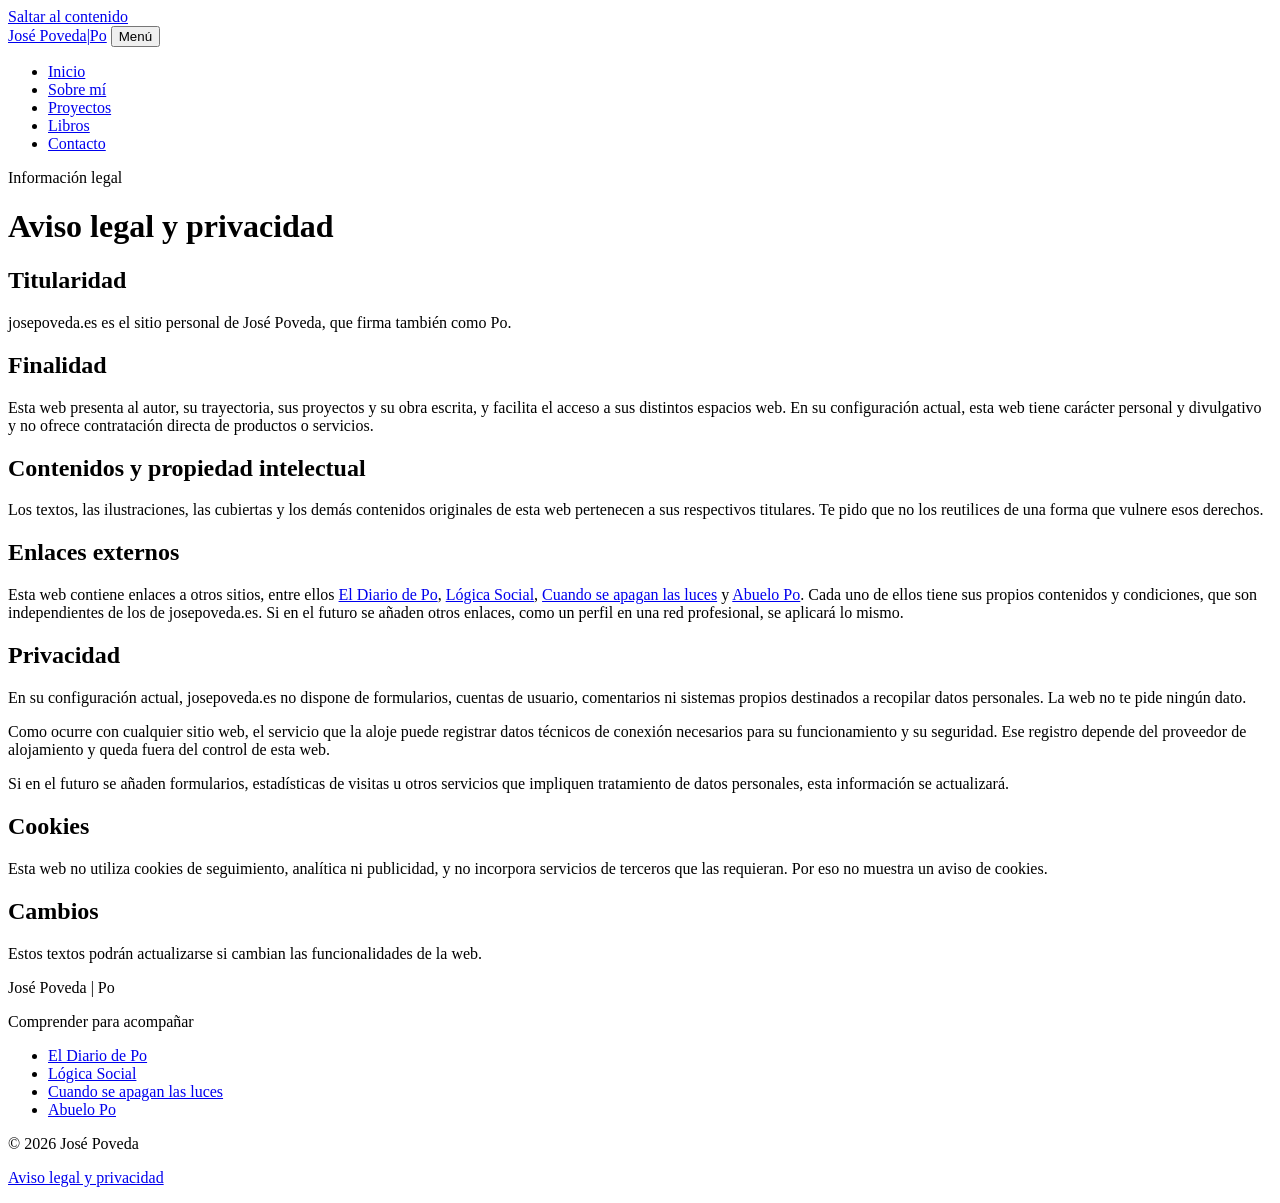
==== aviso-legal.html @ b3266a37 "Add files via upload" ====
<!doctype html>
<html lang="es">
<head>
  <meta charset="utf-8">
  <meta name="viewport" content="width=device-width, initial-scale=1">
  <title>Aviso legal y privacidad · José Poveda | Po</title>
  <meta name="description" content="Aviso legal y privacidad de josepoveda.es, el sitio personal de José Poveda | Po: titularidad, finalidad, enlaces, privacidad y cookies.">
  <meta name="robots" content="noindex">
  <link rel="canonical" href="https://josepoveda.es/aviso-legal.html">
  <link rel="icon" href="assets/favicon.svg" type="image/svg+xml">
  <link rel="stylesheet" href="css/styles.css">
  <script src="js/main.js" defer></script>
</head>
<body>
  <a class="skip-link" href="#contenido">Saltar al contenido</a>

  <header class="site-header">
    <div class="wrap">
      <a class="brand" href="index.html">José Poveda<span aria-hidden="true">|</span>Po</a>
      <button class="nav-toggle" type="button" aria-expanded="false" aria-controls="site-nav">Menú</button>
      <nav class="site-nav" id="site-nav" aria-label="Principal">
        <ul>
          <li><a href="index.html">Inicio</a></li>
          <li><a href="sobre-mi.html">Sobre mí</a></li>
          <li><a href="index.html#proyectos">Proyectos</a></li>
          <li><a href="index.html#libros">Libros</a></li>
          <li><a href="index.html#contacto">Contacto</a></li>
        </ul>
      </nav>
    </div>
  </header>

  <main id="contenido">
    <div class="wrap">
      <div class="page-head">
        <p class="eyebrow">Información legal</p>
        <h1>Aviso legal y privacidad</h1>
      </div>

      <section class="prose-block" aria-labelledby="titularidad">
        <h2 id="titularidad">Titularidad</h2>
        <p>josepoveda.es es el sitio personal de José Poveda, que firma también como Po.</p>
      </section>

      <section class="prose-block" aria-labelledby="finalidad">
        <h2 id="finalidad">Finalidad</h2>
        <p>Esta web presenta al autor, su trayectoria, sus proyectos y su obra escrita, y facilita el acceso a sus distintos espacios web. En su configuración actual, esta web tiene carácter personal y divulgativo y no ofrece contratación directa de productos o servicios.</p>
      </section>

      <section class="prose-block" aria-labelledby="contenidos">
        <h2 id="contenidos">Contenidos y propiedad intelectual</h2>
        <p>Los textos, las ilustraciones, las cubiertas y los demás contenidos originales de esta web pertenecen a sus respectivos titulares. Te pido que no los reutilices de una forma que vulnere esos derechos.</p>
      </section>

      <section class="prose-block" aria-labelledby="enlaces">
        <h2 id="enlaces">Enlaces externos</h2>
        <p>Esta web contiene enlaces a otros sitios, entre ellos <a href="https://eldiariodepo.com/">El Diario de Po</a>, <a href="https://logicasocial.com/">Lógica Social</a>, <a href="https://cuandoseapaganlasluces.es/">Cuando se apagan las luces</a> y <a href="https://abuelopo.com/">Abuelo Po</a>. Cada uno de ellos tiene sus propios contenidos y condiciones, que son independientes de los de josepoveda.es. Si en el futuro se añaden otros enlaces, como un perfil en una red profesional, se aplicará lo mismo.</p>
      </section>

      <section class="prose-block" aria-labelledby="privacidad">
        <h2 id="privacidad">Privacidad</h2>
        <p>En su configuración actual, josepoveda.es no dispone de formularios, cuentas de usuario, comentarios ni sistemas propios destinados a recopilar datos personales. La web no te pide ningún dato.</p>
        <p>Como ocurre con cualquier sitio web, el servicio que la aloje puede registrar datos técnicos de conexión necesarios para su funcionamiento y su seguridad. Ese registro depende del proveedor de alojamiento y queda fuera del control de esta web.</p>
        <p>Si en el futuro se añaden formularios, estadísticas de visitas u otros servicios que impliquen tratamiento de datos personales, esta información se actualizará.</p>
      </section>

      <section class="prose-block" aria-labelledby="cookies">
        <h2 id="cookies">Cookies</h2>
        <p>Esta web no utiliza cookies de seguimiento, analítica ni publicidad, y no incorpora servicios de terceros que las requieran. Por eso no muestra un aviso de cookies.</p>
      </section>

      <section class="prose-block" aria-labelledby="cambios">
        <h2 id="cambios">Cambios</h2>
        <p>Estos textos podrán actualizarse si cambian las funcionalidades de la web.</p>
      </section>

    </div>
  </main>

  <footer class="site-footer">
    <div class="wrap">
      <p class="footer-brand">José Poveda | Po</p>
      <p class="footer-motto">Comprender para acompañar</p>
      <ul class="footer-projects" aria-label="Proyectos">
        <li><a href="https://eldiariodepo.com/">El Diario de Po</a></li>
        <li><a href="https://logicasocial.com/">Lógica Social</a></li>
        <li><a href="https://cuandoseapaganlasluces.es/">Cuando se apagan las luces</a></li>
        <li><a href="https://abuelopo.com/">Abuelo Po</a></li>
      </ul>
      <div class="footer-bottom">
        <p>© 2026 José Poveda</p>
        <p class="footer-legal"><a href="aviso-legal.html">Aviso legal y privacidad</a></p>
      </div>
    </div>
  </footer>
</body>
</html>
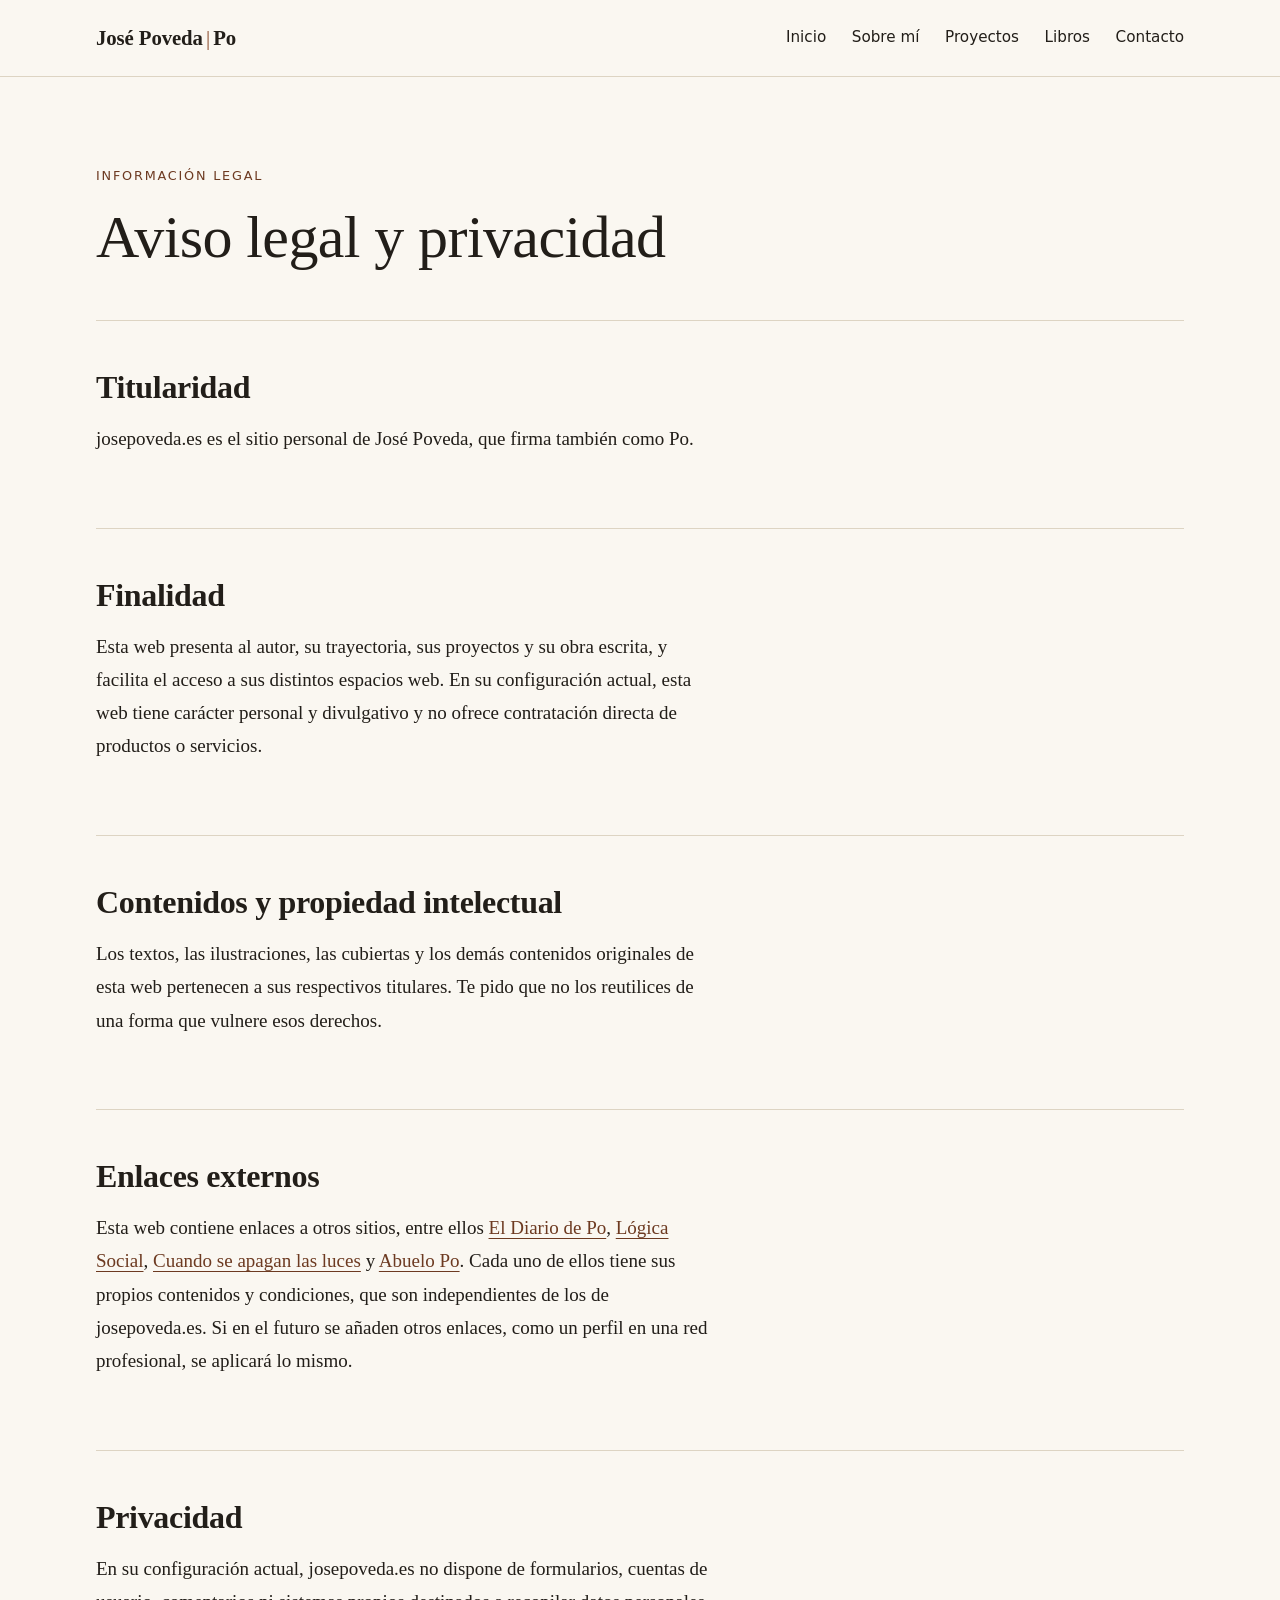
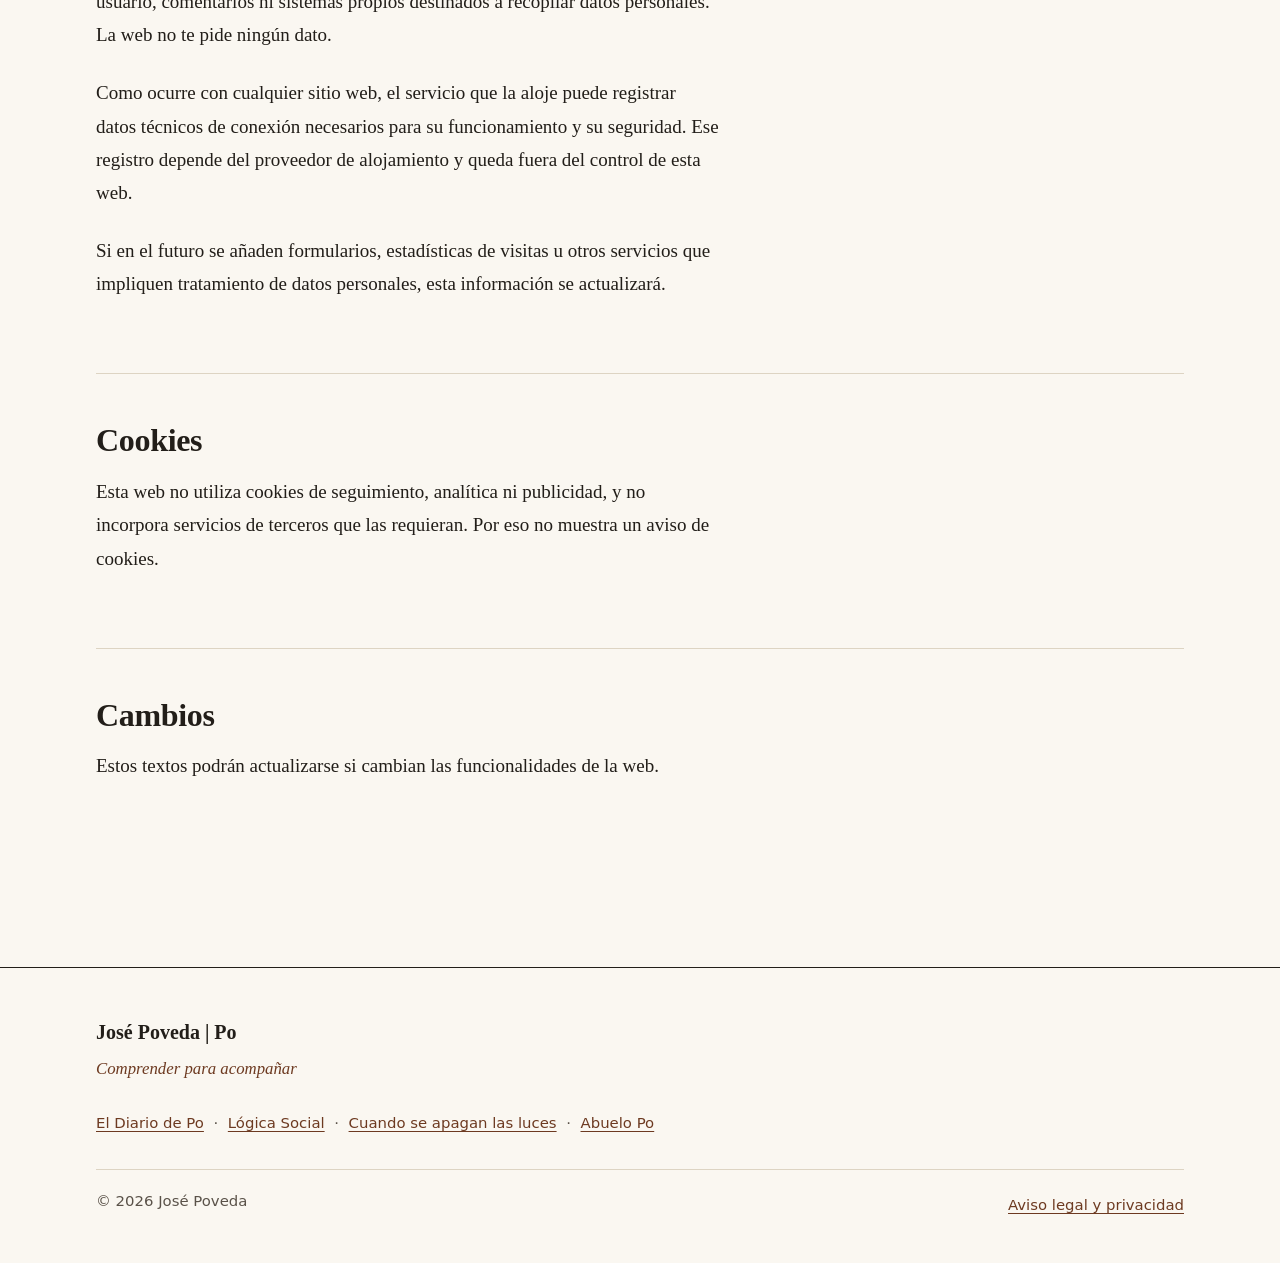
==== commit 0d6d9b18: "Aviso legal: menú Libros hacia libros.html (solo navegación)" ====
--- a/aviso-legal.html
+++ b/aviso-legal.html
@@ -23,7 +23,7 @@
           <li><a href="index.html">Inicio</a></li>
           <li><a href="sobre-mi.html">Sobre mí</a></li>
           <li><a href="index.html#proyectos">Proyectos</a></li>
-          <li><a href="index.html#libros">Libros</a></li>
+          <li><a href="libros.html">Libros</a></li>
           <li><a href="index.html#contacto">Contacto</a></li>
         </ul>
       </nav>
--- a/css/styles.css
+++ b/css/styles.css
@@ -0,0 +1,336 @@
+/* ==========================================================
+   josepoveda.es — hoja de estilos única
+   Sin fuentes externas: pila tipográfica del sistema.
+   ========================================================== */
+
+:root {
+  --paper: #faf7f1;
+  --paper-2: #f2ede2;
+  --ink: #221e19;
+  --muted: #5a5249;
+  --line: #ddd4c3;
+  --accent: #8a4a2b;       /* tierra cocida; contraste 6.3:1 sobre --paper */
+  --accent-ink: #6d3a21;
+
+  --serif: "Iowan Old Style", "Palatino Linotype", Palatino, "Book Antiqua", "URW Palladio L", Georgia, serif;
+  --text: Charter, "Bitstream Charter", "Sitka Text", Cambria, Georgia, serif;
+  --label: system-ui, -apple-system, "Segoe UI", Roboto, "Helvetica Neue", Arial, sans-serif;
+
+  --measure: 36rem;
+  --wrap: 68rem;
+  --gutter: clamp(1.25rem, 5vw, 2.5rem);
+  --space: clamp(3.5rem, 9vw, 7rem);
+}
+
+*, *::before, *::after { box-sizing: border-box; }
+
+html {
+  font-size: 100%;
+  -webkit-text-size-adjust: 100%;
+  scroll-behavior: smooth;
+}
+
+body {
+  margin: 0;
+  background: var(--paper);
+  color: var(--ink);
+  font-family: var(--text);
+  font-size: 1.0625rem;
+  line-height: 1.75;
+  text-rendering: optimizeLegibility;
+}
+
+@media (min-width: 48em) { body { font-size: 1.1875rem; } }
+
+img, svg { max-width: 100%; display: block; }
+
+a {
+  color: var(--accent-ink);
+  text-underline-offset: 0.2em;
+  text-decoration-thickness: 1px;
+}
+a:hover { color: var(--ink); text-decoration-thickness: 2px; }
+
+:focus-visible {
+  outline: 3px solid var(--accent);
+  outline-offset: 3px;
+  border-radius: 2px;
+}
+
+.wrap { width: min(100% - 2 * var(--gutter), var(--wrap)); margin-inline: auto; }
+
+.skip-link {
+  position: absolute; left: var(--gutter); top: -4rem;
+  background: var(--ink); color: var(--paper);
+  padding: .6rem 1rem; z-index: 20; font-family: var(--label); font-size: .95rem;
+}
+.skip-link:focus { top: .75rem; }
+
+/* ---------- Tipografía ---------- */
+h1, h2, h3 {
+  font-family: var(--serif);
+  font-weight: 600;
+  line-height: 1.15;
+  letter-spacing: -0.01em;
+  margin: 0 0 1rem;
+  text-wrap: balance;
+}
+h1 { font-size: clamp(2.5rem, 8vw, 4.25rem); font-weight: 500; }
+h2 { font-size: clamp(1.85rem, 4.6vw, 2.6rem); }
+h3 { font-size: clamp(1.4rem, 3vw, 1.65rem); }
+
+p { margin: 0 0 1.3em; max-width: var(--measure); }
+
+.eyebrow {
+  font-family: var(--label);
+  font-size: .8rem;
+  letter-spacing: .14em;
+  text-transform: uppercase;
+  color: var(--accent-ink);
+  margin: 0 0 1rem;
+  max-width: none;
+}
+
+.lede {
+  font-family: var(--serif);
+  font-size: clamp(1.2rem, 2.6vw, 1.45rem);
+  line-height: 1.6;
+  color: var(--ink);
+}
+
+/* ---------- Cabecera ---------- */
+.site-header {
+  border-bottom: 1px solid var(--line);
+  padding-block: 1rem;
+}
+.site-header .wrap {
+  display: flex; align-items: center; justify-content: space-between;
+  flex-wrap: wrap; gap: .5rem 1.5rem;
+}
+.brand {
+  font-family: var(--serif);
+  font-size: 1.3rem; font-weight: 600;
+  color: var(--ink); text-decoration: none;
+  letter-spacing: -0.005em;
+}
+.brand span { color: var(--accent); font-weight: 400; padding-inline: .15em; }
+.brand:hover { color: var(--accent-ink); }
+
+.nav-toggle {
+  display: none;
+  font: inherit; font-family: var(--label); font-size: .95rem;
+  background: none; color: var(--ink);
+  border: 1px solid var(--ink); border-radius: 999px;
+  padding: .45rem 1.1rem; cursor: pointer; min-height: 44px;
+}
+
+.site-nav ul {
+  list-style: none; margin: 0; padding: 0;
+  display: flex; flex-wrap: wrap; gap: .25rem 1.6rem;
+}
+.site-nav a {
+  display: inline-block;
+  font-family: var(--label); font-size: .95rem;
+  color: var(--ink); text-decoration: none;
+  padding: .5rem 0; border-bottom: 1px solid transparent;
+}
+.site-nav a:hover { border-bottom-color: var(--accent); }
+.site-nav a[aria-current="page"] { border-bottom-color: var(--ink); }
+
+/* Con JS activo, el menú se pliega en pantallas pequeñas.
+   Sin JS permanece visible. */
+@media (max-width: 47.99em) {
+  .js .nav-toggle { display: inline-block; }
+  .js .site-nav { flex-basis: 100%; display: none; }
+  .js .site-nav.is-open { display: block; }
+  .js .site-nav ul { flex-direction: column; gap: 0; padding-top: .5rem; }
+  .js .site-nav li { border-top: 1px solid var(--line); }
+  .js .site-nav a { display: block; padding: .85rem 0; font-size: 1.05rem; border-bottom: 0; }
+  .site-nav ul { gap: 0 1.25rem; }
+}
+
+/* ---------- Hero ---------- */
+.hero { padding-block: clamp(3rem, 8vw, 6rem) var(--space); }
+.hero-grid { display: grid; gap: 2.5rem; align-items: center; }
+@media (min-width: 56em) {
+  .hero-grid { grid-template-columns: minmax(0, 1.15fr) minmax(0, 1fr); gap: 3.5rem; }
+}
+.hero h1 .po { color: var(--accent); font-weight: 400; padding-inline: .1em; }
+.hero .role {
+  font-family: var(--serif); font-size: clamp(1.25rem, 3vw, 1.6rem);
+  margin: 0 0 .35rem; max-width: none;
+}
+.hero .motto {
+  font-family: var(--serif); font-style: italic; color: var(--accent-ink);
+  font-size: clamp(1.15rem, 2.6vw, 1.4rem); margin: 0 0 2rem; max-width: none;
+}
+.hero .intro { font-size: 1.05em; margin-bottom: 2rem; }
+
+.actions { display: flex; flex-wrap: wrap; gap: .9rem 1.75rem; align-items: center; }
+.btn {
+  display: inline-block; font-family: var(--label); font-size: .98rem;
+  background: var(--ink); color: var(--paper); text-decoration: none;
+  padding: .85rem 1.5rem; border-radius: 2px; min-height: 44px;
+  border: 1px solid var(--ink);
+}
+.btn:hover { background: var(--accent-ink); border-color: var(--accent-ink); color: #fff; }
+.link-quiet { font-family: var(--label); font-size: .98rem; }
+
+/* Espacios reservados (desarrollo) */
+.placeholder {
+  border: 1.5px dashed #a79b86;
+  background: repeating-linear-gradient(135deg, transparent 0 14px, rgba(138,74,43,.045) 14px 15px);
+  color: var(--muted);
+  font-family: var(--label); font-size: .82rem; line-height: 1.5;
+  display: flex; align-items: center; justify-content: center;
+  text-align: center; padding: 1rem;
+}
+.hero-art { aspect-ratio: 4 / 3; max-width: 26rem; width: 100%; }
+@media (min-width: 56em) { .hero-art { aspect-ratio: 4 / 5; justify-self: end; } }
+
+/* ---------- Secciones ---------- */
+section { scroll-margin-top: 1rem; }
+.section { padding-block: var(--space); border-top: 1px solid var(--line); }
+.section-head { margin-bottom: 2.5rem; }
+.section-head p { color: var(--muted); }
+
+.two-col { display: grid; gap: 2rem; }
+@media (min-width: 56em) {
+  .two-col { grid-template-columns: minmax(0, 1fr) minmax(0, 1.6fr); gap: 4.5rem; }
+}
+.more-link { font-family: var(--label); font-size: 1rem; }
+
+/* ---------- Proyectos ---------- */
+.projects { display: grid; gap: 0; list-style: none; margin: 0; padding: 0; }
+@media (min-width: 48em) {
+  .projects { grid-template-columns: 1fr 1fr; column-gap: 4rem; }
+}
+.project { border-top: 1px solid var(--ink); padding: 1.5rem 0 2.5rem; }
+.project h3 { margin-bottom: .35rem; }
+.project .descriptor {
+  font-family: var(--label); font-size: .85rem; letter-spacing: .02em;
+  color: var(--accent-ink); margin: 0 0 1rem;
+}
+.project p:not(.descriptor) { margin-bottom: 1.1rem; }
+.project a { font-family: var(--label); font-size: 1rem; }
+
+/* ---------- Libros ---------- */
+.books { display: grid; gap: 2.5rem 2rem; list-style: none; margin: 0; padding: 0; }
+@media (min-width: 40em) { .books { grid-template-columns: repeat(3, minmax(0, 1fr)); } }
+.book { max-width: 15rem; }
+.book-cover { aspect-ratio: 2 / 3; margin-bottom: 1rem; }
+.book h3 { font-size: 1.2rem; line-height: 1.3; margin-bottom: .4rem; }
+.book .meta { font-family: var(--label); font-size: .85rem; color: var(--muted); margin: 0; }
+.dev-note {
+  font-family: var(--label); font-size: .85rem; color: var(--muted);
+  border-left: 3px solid var(--accent); padding-left: .9rem; margin-bottom: 2.5rem;
+}
+
+/* ---------- Reflexión ---------- */
+.reflection { background: var(--paper-2); }
+.reflection .body {
+  font-family: var(--serif); font-size: clamp(1.25rem, 2.8vw, 1.5rem);
+  line-height: 1.7; max-width: 38rem;
+  border-left: 3px solid var(--accent); padding-left: clamp(1rem, 3vw, 1.75rem);
+}
+
+/* ---------- Contacto ---------- */
+.contact-list { list-style: none; margin: 0; padding: 0; max-width: var(--measure); }
+.contact-list li {
+  display: flex; flex-wrap: wrap; gap: .25rem 1.5rem;
+  border-top: 1px solid var(--line); padding: 1rem 0;
+}
+.contact-list li:last-child { border-bottom: 1px solid var(--line); }
+.contact-list .k { font-family: var(--label); font-size: .85rem; letter-spacing: .08em; text-transform: uppercase; min-width: 7rem; color: var(--muted); }
+.pending-tag {
+  font-family: var(--label); font-size: .78rem; color: var(--muted);
+  border: 1px dashed #a79b86; padding: .1rem .55rem; border-radius: 999px;
+}
+
+/* ---------- Página interior ---------- */
+.page-head { padding-block: clamp(3rem, 8vw, 5.5rem) 2rem; }
+.page-head h1 { font-size: clamp(2.3rem, 7vw, 3.75rem); }
+.page-head h1 .po { color: var(--accent); font-weight: 400; padding-inline: .1em; }
+.prose-block { padding-block: clamp(2rem, 5vw, 3rem); border-top: 1px solid var(--line); }
+.prose-block h2 { font-size: clamp(1.5rem, 3.6vw, 2rem); }
+.pending {
+  border: 1.5px dashed #a79b86; border-radius: 2px;
+  padding: 1rem 1.25rem; max-width: var(--measure);
+  font-family: var(--label); font-size: .92rem; line-height: 1.6; color: var(--muted);
+  background: rgba(138,74,43,.04);
+}
+.pending strong { color: var(--ink); }
+.pending ul { margin: .5rem 0 0; padding-left: 1.2rem; }
+.project-list { list-style: none; padding: 0; margin: 0; max-width: var(--measure); }
+.project-list li { border-top: 1px solid var(--line); padding: .9rem 0; }
+.project-list li:last-child { border-bottom: 1px solid var(--line); }
+.project-list a { font-family: var(--serif); font-size: 1.2rem; font-weight: 600; }
+.project-list span { display: block; font-family: var(--label); font-size: .88rem; color: var(--muted); }
+
+/* ---------- Pie ---------- */
+.site-footer {
+  border-top: 1px solid var(--ink);
+  padding-block: 3rem 2.5rem; margin-top: var(--space);
+  font-family: var(--label); font-size: .93rem; line-height: 1.6;
+}
+.site-footer p { margin: 0 0 .5rem; max-width: none; }
+.footer-brand { font-family: var(--serif); font-size: 1.25rem; font-weight: 600; }
+.footer-motto { font-family: var(--serif); font-style: italic; color: var(--accent-ink); font-size: 1.05rem; margin-bottom: 1.5rem !important; }
+.footer-projects { list-style: none; margin: 0 0 1.75rem; padding: 0; display: flex; flex-wrap: wrap; gap: .25rem 0; }
+.footer-projects li + li::before { content: "·"; margin-inline: .6rem; color: var(--muted); }
+.footer-projects a, .footer-legal a { display: inline-block; padding-block: .3rem; }
+.footer-bottom { display: flex; flex-wrap: wrap; justify-content: space-between; gap: .5rem 2rem; color: var(--muted); border-top: 1px solid var(--line); padding-top: 1.25rem; }
+.footer-bottom p { margin: 0; }
+
+@media (prefers-reduced-motion: reduce) {
+  html { scroll-behavior: auto; }
+  * { transition: none !important; animation: none !important; }
+}
+
+@media print {
+  .nav-toggle, .skip-link { display: none; }
+  body { background: #fff; }
+}
+
+/* Libros en móvil: portada pequeña a la izquierda, texto a la derecha */
+@media (max-width: 39.99em) {
+  .books { gap: 1.75rem; }
+  .book { max-width: none; display: grid; grid-template-columns: 8.5rem 1fr; gap: 0 1.25rem; align-items: start; }
+  .book-cover { grid-row: 1 / span 4; margin-bottom: 0; padding: .5rem; font-size: .75rem; }
+  .book h3 { align-self: end; }
+}
+.after-list { margin-top: 1.5rem; }
+
+/* Cubiertas reales: proporción 2:3 conservada, sin deformar */
+.book img.book-cover { display: block; width: 100%; height: auto; aspect-ratio: 2 / 3; object-fit: cover; padding: 0; }
+.book .meta + .meta { margin-top: .25rem; font-style: italic; }
+
+/* Sobre mí: lectura algo más amplia en escritorio (~70 caracteres por línea) */
+@media (min-width: 56em) {
+  .prose-block p, .prose-block .pending, .prose-block .project-list { max-width: 39rem; }
+}
+
+/* Ilustración del Hero: se funde con el papel (multiply), sin marco ni sombra */
+.hero-figure { margin: 0; width: 100%; max-width: 30rem; }
+.hero-figure img {
+  display: block; width: 100%; height: auto; mix-blend-mode: multiply;
+  /* bordes difuminados para que el papel de la ilustración se funda con el de la página */
+  -webkit-mask-image: linear-gradient(to right, transparent, #000 7%, #000 93%, transparent), linear-gradient(to bottom, transparent, #000 7%, #000 93%, transparent);
+  -webkit-mask-composite: source-in;
+  mask-image: linear-gradient(to right, transparent, #000 7%, #000 93%, transparent), linear-gradient(to bottom, transparent, #000 7%, #000 93%, transparent);
+  mask-composite: intersect;
+}
+@media (min-width: 56em) { .hero-figure { justify-self: end; max-width: 34rem; } }
+
+/* Libros: descripción breve en la Home */
+.book .book-desc { font-size: .95rem; line-height: 1.6; margin: .75rem 0 0; }
+@media (max-width: 39.99em) { .book .book-desc { grid-column: 2; } }
+
+/* Página «Mis libros» */
+.page-head .intro-text { margin-top: 1.5rem; font-size: 1.05em; }
+.book-entry { display: grid; gap: 1.5rem 3rem; align-items: start; }
+@media (min-width: 40em) { .book-entry { grid-template-columns: 13rem minmax(0, 1fr); } }
+.book-entry img { display: block; width: 100%; max-width: 13rem; height: auto; aspect-ratio: 2 / 3; object-fit: cover; }
+.book-entry h2 { margin-bottom: .4rem; }
+.book-entry .book-kind { font-family: var(--label); font-size: .88rem; letter-spacing: .02em; color: var(--accent-ink); margin: 0 0 1.25rem; }
+@media (min-width: 56em) { .book-entry p:not(.book-kind) { max-width: 39rem; } }
